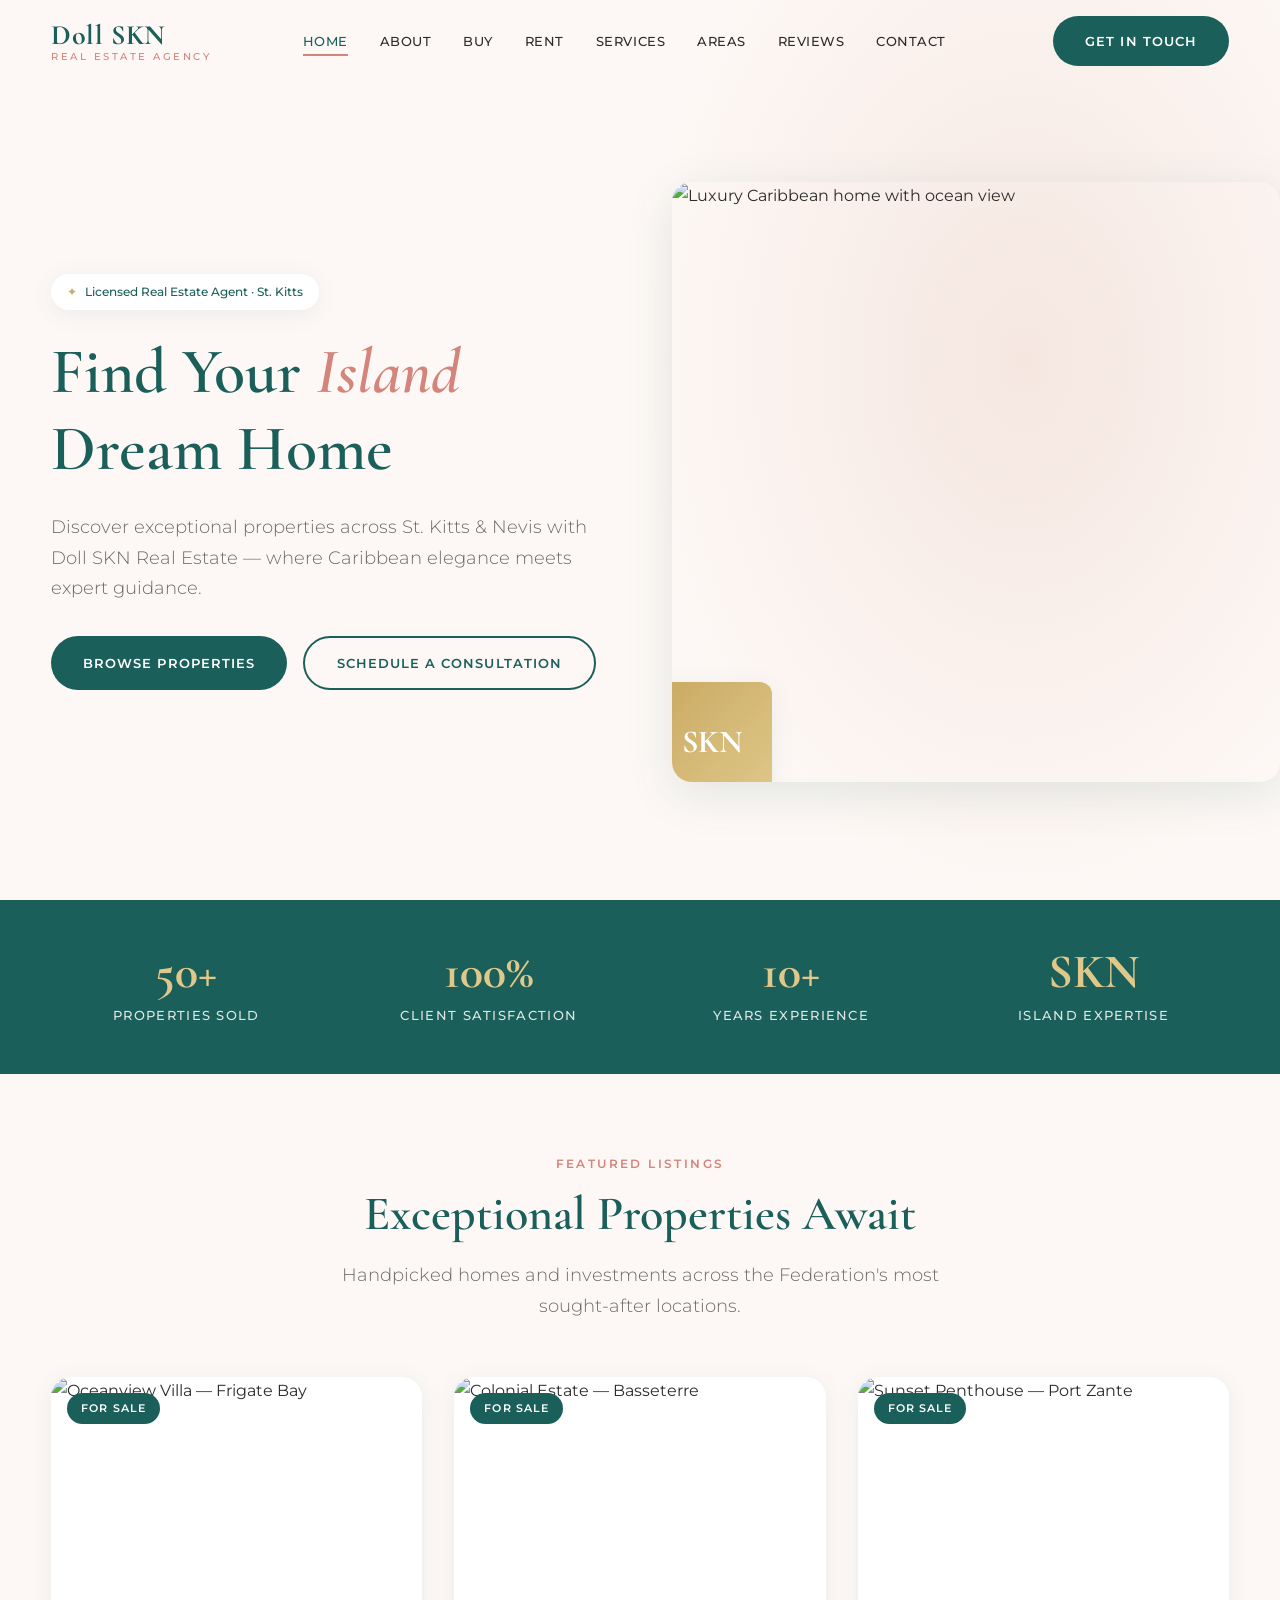
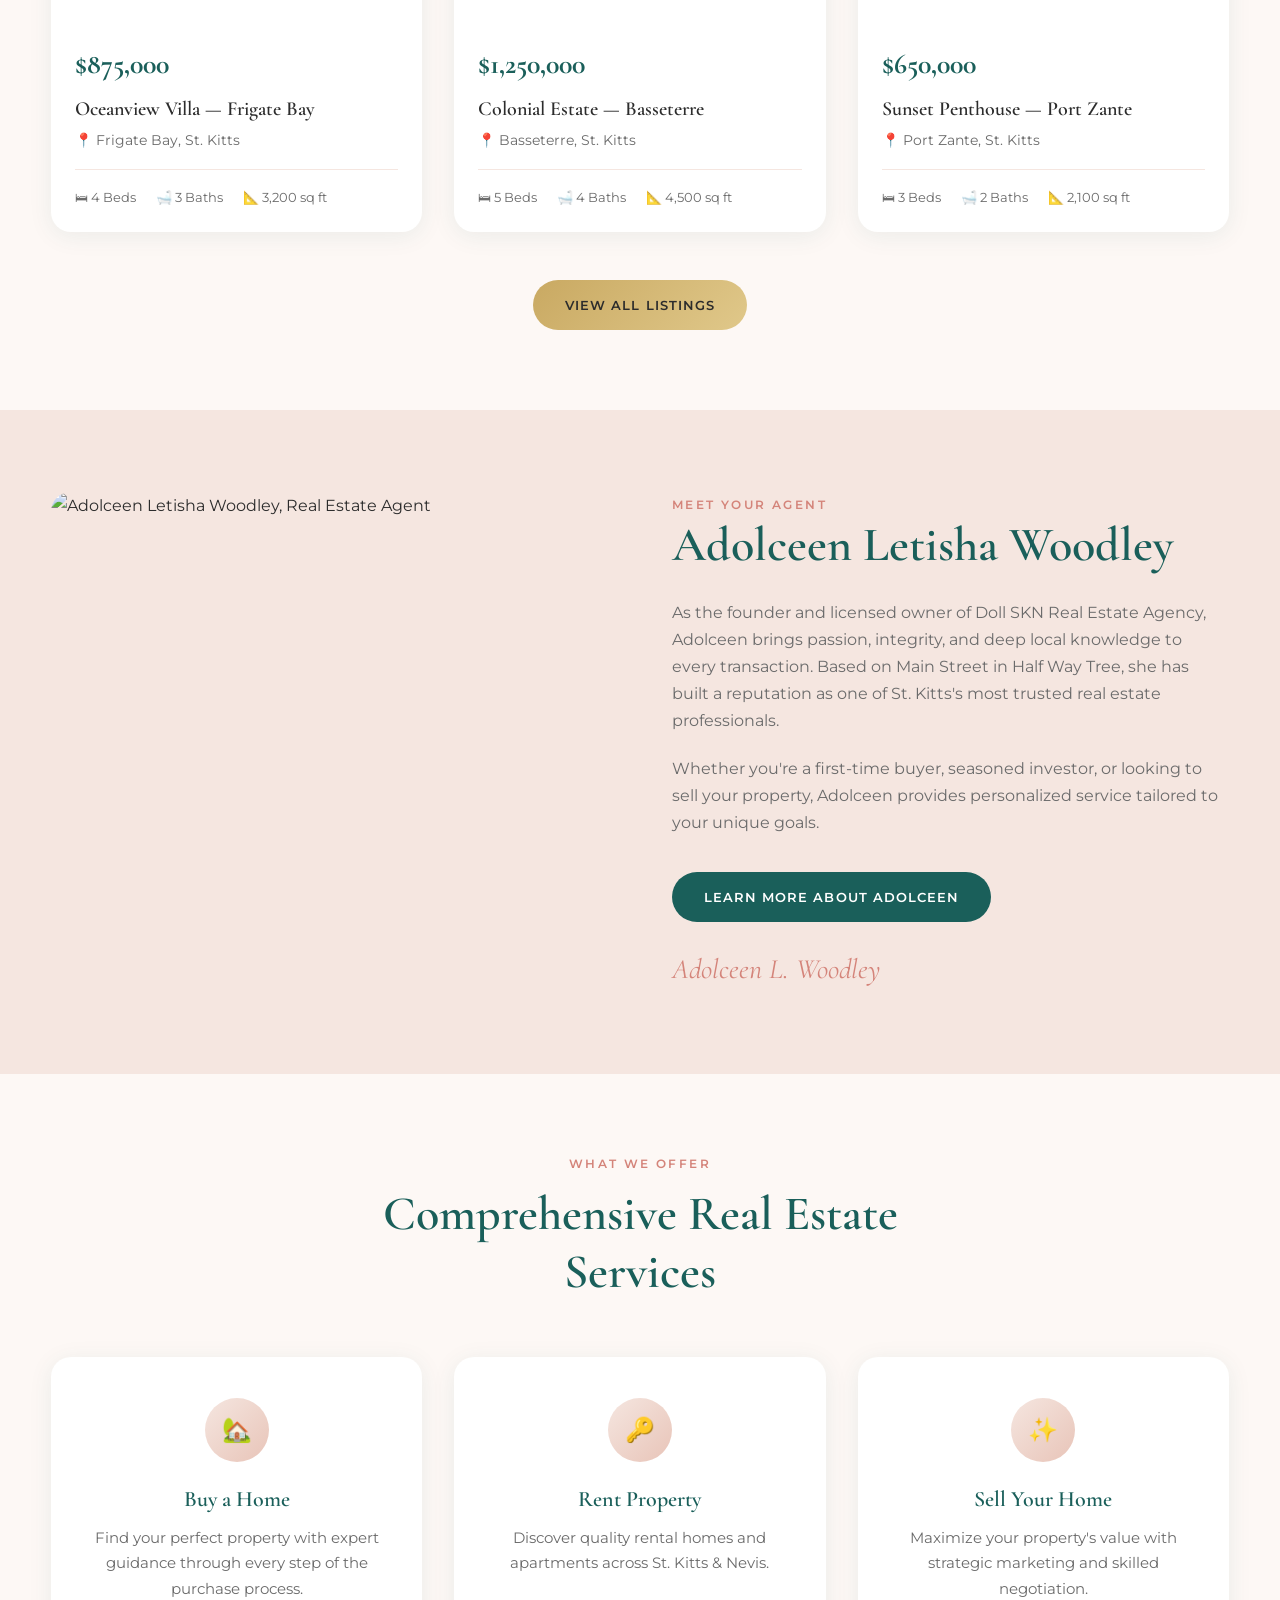
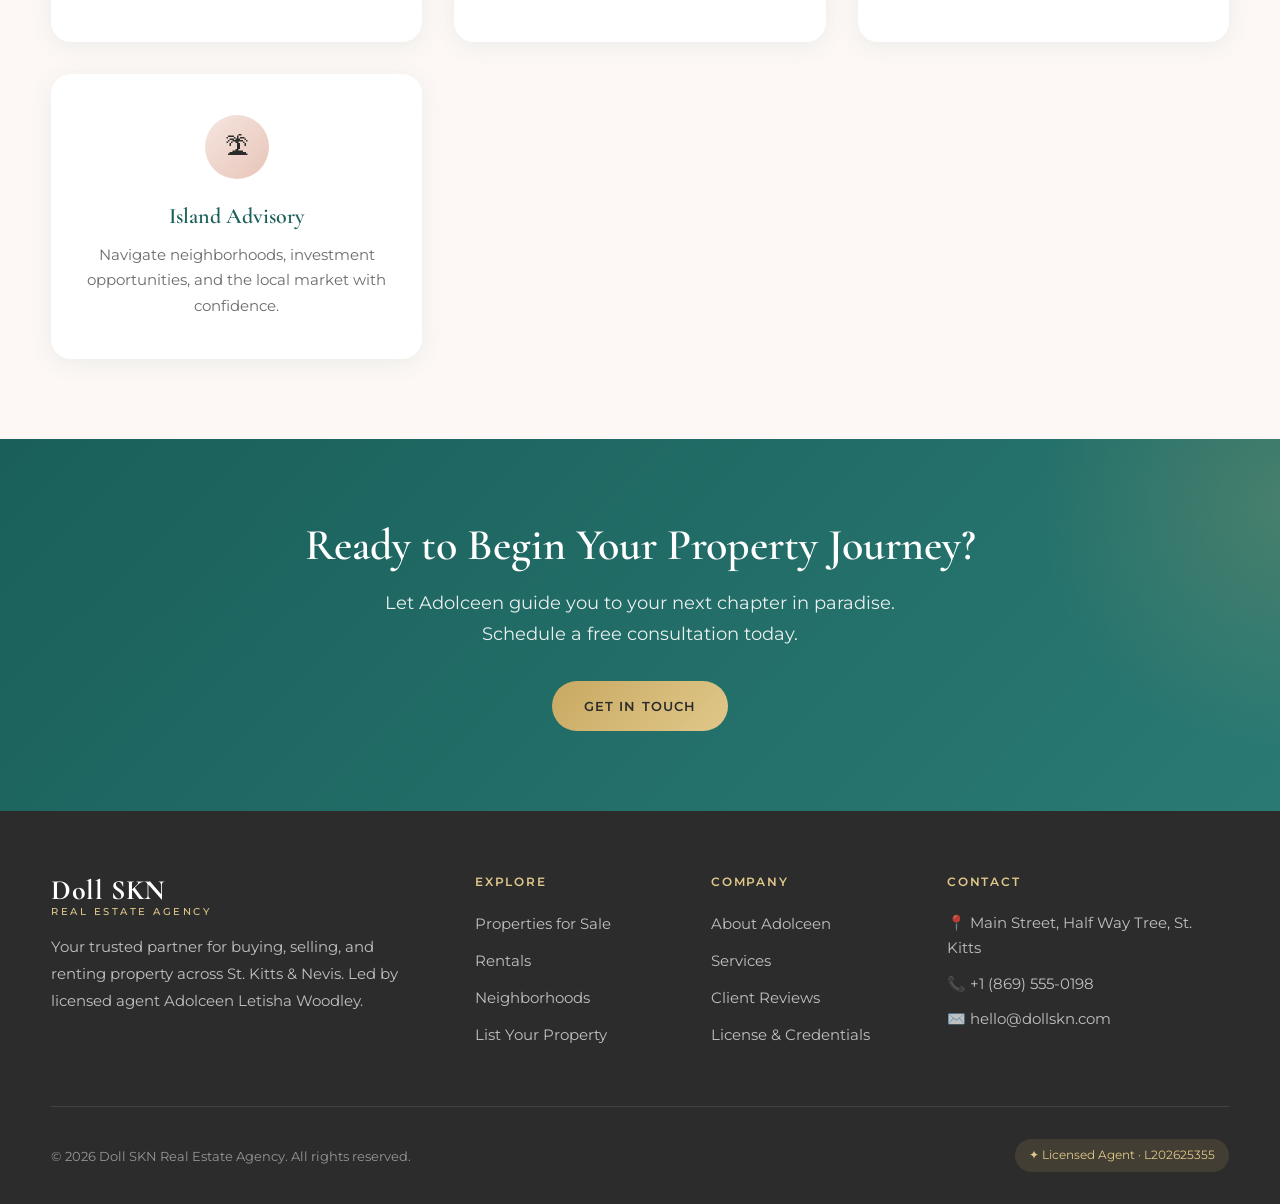
==== index.html @ a2459368 "First commit - upload doll-skn-real-estate website" ====
<!DOCTYPE html>
<html lang="en">
<head>
  <meta charset="UTF-8">
  <meta name="viewport" content="width=device-width, initial-scale=1.0">
  <meta name="description" content="Doll SKN Real Estate Agency — St. Kitts & Nevis property experts. Buy, sell, and rent with licensed agent Adolceen Letisha Woodley.">
  <title>Doll SKN Real Estate | St. Kitts & Nevis Property Experts</title>
  <link rel="stylesheet" href="css/style.css">
</head>
<body>
  <div id="header-placeholder"></div>

  <main>
    <section class="hero">
      <div class="hero-content">
        <div class="hero-badge">Licensed Real Estate Agent · St. Kitts</div>
        <h1>Find Your <em>Island</em> Dream Home</h1>
        <p class="lead">Discover exceptional properties across St. Kitts & Nevis with Doll SKN Real Estate — where Caribbean elegance meets expert guidance.</p>
        <div class="hero-actions">
          <a href="buy.html" class="btn btn-primary">Browse Properties</a>
          <a href="contact.html" class="btn btn-secondary">Schedule a Consultation</a>
        </div>
      </div>
      <div class="hero-image">
        <img src="https://images.unsplash.com/photo-1512917774080-9991f1c4c750?w=900&q=80" alt="Luxury Caribbean home with ocean view">
        <div class="hero-image-accent">SKN</div>
      </div>
    </section>

    <section class="stats-bar">
      <div class="container stats-grid">
        <div class="fade-in">
          <div class="stat-number">50+</div>
          <div class="stat-label">Properties Sold</div>
        </div>
        <div class="fade-in">
          <div class="stat-number">100%</div>
          <div class="stat-label">Client Satisfaction</div>
        </div>
        <div class="fade-in">
          <div class="stat-number">10+</div>
          <div class="stat-label">Years Experience</div>
        </div>
        <div class="fade-in">
          <div class="stat-number">SKN</div>
          <div class="stat-label">Island Expertise</div>
        </div>
      </div>
    </section>

    <section>
      <div class="container">
        <div class="section-header fade-in">
          <span class="eyebrow">Featured Listings</span>
          <h2>Exceptional Properties Await</h2>
          <p class="lead">Handpicked homes and investments across the Federation's most sought-after locations.</p>
        </div>
        <div class="property-grid" id="featured-properties"></div>
        <div style="text-align: center; margin-top: 3rem;">
          <a href="buy.html" class="btn btn-gold">View All Listings</a>
        </div>
      </div>
    </section>

    <section style="background: var(--blush);">
      <div class="container about-preview">
        <div class="about-image fade-in">
          <img src="https://images.unsplash.com/photo-1573496359142-b8d87734a5a2?w=700&q=80" alt="Adolceen Letisha Woodley, Real Estate Agent">
          <div class="about-image-frame"></div>
        </div>
        <div class="about-content fade-in">
          <span class="eyebrow">Meet Your Agent</span>
          <h2>Adolceen Letisha Woodley</h2>
          <p>As the founder and licensed owner of Doll SKN Real Estate Agency, Adolceen brings passion, integrity, and deep local knowledge to every transaction. Based on Main Street in Half Way Tree, she has built a reputation as one of St. Kitts's most trusted real estate professionals.</p>
          <p>Whether you're a first-time buyer, seasoned investor, or looking to sell your property, Adolceen provides personalized service tailored to your unique goals.</p>
          <a href="about.html" class="btn btn-primary" style="margin-top: 1rem;">Learn More About Adolceen</a>
          <div class="signature">Adolceen L. Woodley</div>
        </div>
      </div>
    </section>

    <section>
      <div class="container">
        <div class="section-header fade-in">
          <span class="eyebrow">What We Offer</span>
          <h2>Comprehensive Real Estate Services</h2>
        </div>
        <div class="services-grid">
          <div class="service-card fade-in">
            <div class="service-icon">🏡</div>
            <h3>Buy a Home</h3>
            <p>Find your perfect property with expert guidance through every step of the purchase process.</p>
          </div>
          <div class="service-card fade-in">
            <div class="service-icon">🔑</div>
            <h3>Rent Property</h3>
            <p>Discover quality rental homes and apartments across St. Kitts & Nevis.</p>
          </div>
          <div class="service-card fade-in">
            <div class="service-icon">✨</div>
            <h3>Sell Your Home</h3>
            <p>Maximize your property's value with strategic marketing and skilled negotiation.</p>
          </div>
          <div class="service-card fade-in">
            <div class="service-icon">🏝</div>
            <h3>Island Advisory</h3>
            <p>Navigate neighborhoods, investment opportunities, and the local market with confidence.</p>
          </div>
        </div>
      </div>
    </section>

    <section class="cta-banner">
      <div class="container fade-in">
        <h2>Ready to Begin Your Property Journey?</h2>
        <p>Let Adolceen guide you to your next chapter in paradise. Schedule a free consultation today.</p>
        <a href="contact.html" class="btn btn-gold">Get in Touch</a>
      </div>
    </section>
  </main>

  <div id="footer-placeholder"></div>
  <script type="module">
    import { PROPERTIES, renderPropertyCard } from './js/main.js';
    document.getElementById('featured-properties').innerHTML =
      PROPERTIES.filter(p => p.type === 'sale').slice(0, 3).map(renderPropertyCard).join('');
  </script>
  <script type="module" src="js/main.js"></script>
</body>
</html>
---- css/style.css ----
/* Doll SKN Real Estate — Design System */
@import url('https://fonts.googleapis.com/css2?family=Cormorant+Garamond:ital,wght@0,400;0,500;0,600;0,700;1,400&family=Montserrat:wght@300;400;500;600;700&display=swap');

:root {
  --blush: #F5E6E0;
  --blush-deep: #E8C4B8;
  --coral: #D4847A;
  --coral-dark: #B86A60;
  --teal: #1A5F5A;
  --teal-light: #2A7A74;
  --gold: #C9A962;
  --gold-light: #E0C88A;
  --cream: #FDF8F5;
  --charcoal: #2C2C2C;
  --gray: #6B6B6B;
  --gray-light: #A8A8A8;
  --white: #FFFFFF;
  --shadow: 0 4px 24px rgba(26, 95, 90, 0.08);
  --shadow-lg: 0 12px 48px rgba(26, 95, 90, 0.12);
  --radius: 12px;
  --radius-lg: 20px;
  --transition: 0.3s cubic-bezier(0.4, 0, 0.2, 1);
  --font-display: 'Cormorant Garamond', Georgia, serif;
  --font-body: 'Montserrat', sans-serif;
}

*, *::before, *::after { box-sizing: border-box; margin: 0; padding: 0; }

html { scroll-behavior: smooth; font-size: 16px; }

body {
  font-family: var(--font-body);
  color: var(--charcoal);
  background: var(--cream);
  line-height: 1.7;
  overflow-x: hidden;
}

img { max-width: 100%; height: auto; display: block; }
a { color: inherit; text-decoration: none; transition: color var(--transition); }
ul { list-style: none; }

.container {
  width: min(1200px, 92vw);
  margin: 0 auto;
}

/* Typography */
h1, h2, h3, h4 {
  font-family: var(--font-display);
  font-weight: 600;
  line-height: 1.2;
}

h1 { font-size: clamp(2.5rem, 5vw, 4rem); }
h2 { font-size: clamp(2rem, 4vw, 3rem); }
h3 { font-size: clamp(1.5rem, 3vw, 2rem); }

.eyebrow {
  font-family: var(--font-body);
  font-size: 0.75rem;
  font-weight: 600;
  letter-spacing: 0.2em;
  text-transform: uppercase;
  color: var(--coral);
}

.lead {
  font-size: 1.125rem;
  color: var(--gray);
  font-weight: 300;
}

/* Buttons */
.btn {
  display: inline-flex;
  align-items: center;
  gap: 0.5rem;
  padding: 0.875rem 2rem;
  font-family: var(--font-body);
  font-size: 0.8125rem;
  font-weight: 600;
  letter-spacing: 0.08em;
  text-transform: uppercase;
  border: none;
  border-radius: 50px;
  cursor: pointer;
  transition: all var(--transition);
}

.btn-primary {
  background: var(--teal);
  color: var(--white);
}
.btn-primary:hover {
  background: var(--teal-light);
  transform: translateY(-2px);
  box-shadow: var(--shadow);
}

.btn-secondary {
  background: transparent;
  color: var(--teal);
  border: 2px solid var(--teal);
}
.btn-secondary:hover {
  background: var(--teal);
  color: var(--white);
}

.btn-gold {
  background: linear-gradient(135deg, var(--gold), var(--gold-light));
  color: var(--charcoal);
}
.btn-gold:hover {
  transform: translateY(-2px);
  box-shadow: var(--shadow);
}

/* Header */
.site-header {
  position: fixed;
  top: 0;
  left: 0;
  right: 0;
  z-index: 1000;
  padding: 1rem 0;
  transition: all var(--transition);
}

.site-header.scrolled {
  background: rgba(253, 248, 245, 0.95);
  backdrop-filter: blur(12px);
  box-shadow: var(--shadow);
  padding: 0.75rem 0;
}

.header-inner {
  display: flex;
  align-items: center;
  justify-content: space-between;
  gap: 2rem;
}

.logo {
  display: flex;
  flex-direction: column;
  line-height: 1.1;
}

.logo-main {
  font-family: var(--font-display);
  font-size: 1.75rem;
  font-weight: 700;
  color: var(--teal);
  letter-spacing: 0.02em;
}

.logo-sub {
  font-size: 0.625rem;
  font-weight: 500;
  letter-spacing: 0.25em;
  text-transform: uppercase;
  color: var(--coral);
}

.nav-desktop {
  display: flex;
  align-items: center;
  gap: 2rem;
}

.nav-desktop a {
  font-size: 0.8125rem;
  font-weight: 500;
  letter-spacing: 0.04em;
  text-transform: uppercase;
  color: var(--charcoal);
  position: relative;
}

.nav-desktop a::after {
  content: '';
  position: absolute;
  bottom: -4px;
  left: 0;
  width: 0;
  height: 2px;
  background: var(--coral);
  transition: width var(--transition);
}

.nav-desktop a:hover::after,
.nav-desktop a.active::after { width: 100%; }

.nav-desktop a.active { color: var(--teal); }

.nav-cta { margin-left: 1rem; }

.menu-toggle {
  display: none;
  flex-direction: column;
  gap: 5px;
  background: none;
  border: none;
  cursor: pointer;
  padding: 0.5rem;
}

.menu-toggle span {
  display: block;
  width: 24px;
  height: 2px;
  background: var(--teal);
  transition: all var(--transition);
}

.nav-mobile {
  display: none;
  position: fixed;
  inset: 0;
  background: var(--cream);
  z-index: 999;
  flex-direction: column;
  align-items: center;
  justify-content: center;
  gap: 2rem;
  opacity: 0;
  pointer-events: none;
  transition: opacity var(--transition);
}

.nav-mobile.open {
  opacity: 1;
  pointer-events: all;
}

.nav-mobile a {
  font-family: var(--font-display);
  font-size: 2rem;
  color: var(--teal);
}

/* Hero */
.hero {
  min-height: 100vh;
  display: grid;
  grid-template-columns: 1fr 1fr;
  align-items: center;
  gap: 4rem;
  padding: 8rem 0 4rem;
  position: relative;
  overflow: hidden;
}

.hero::before {
  content: '';
  position: absolute;
  top: -20%;
  right: -10%;
  width: 60%;
  height: 120%;
  background: radial-gradient(ellipse, var(--blush) 0%, transparent 70%);
  z-index: -1;
}

.hero-content { padding-left: 4vw; }

.hero-badge {
  display: inline-flex;
  align-items: center;
  gap: 0.5rem;
  padding: 0.5rem 1rem;
  background: var(--white);
  border-radius: 50px;
  font-size: 0.75rem;
  font-weight: 500;
  color: var(--teal);
  box-shadow: var(--shadow);
  margin-bottom: 1.5rem;
}

.hero-badge::before {
  content: '✦';
  color: var(--gold);
}

.hero h1 { margin-bottom: 1.5rem; color: var(--teal); }

.hero h1 em {
  font-style: italic;
  color: var(--coral);
}

.hero-actions {
  display: flex;
  gap: 1rem;
  margin-top: 2rem;
  flex-wrap: wrap;
}

.hero-image {
  position: relative;
  border-radius: var(--radius-lg);
  overflow: hidden;
  box-shadow: var(--shadow-lg);
}

.hero-image img {
  width: 100%;
  height: 600px;
  object-fit: cover;
}

.hero-image-accent {
  position: absolute;
  bottom: -20px;
  left: -20px;
  width: 120px;
  height: 120px;
  background: linear-gradient(135deg, var(--gold), var(--gold-light));
  border-radius: var(--radius);
  display: flex;
  align-items: center;
  justify-content: center;
  font-family: var(--font-display);
  font-size: 2rem;
  font-weight: 700;
  color: var(--white);
  box-shadow: var(--shadow);
}

/* Page Hero (inner pages) */
.page-hero {
  padding: 10rem 0 4rem;
  text-align: center;
  background: linear-gradient(180deg, var(--blush) 0%, var(--cream) 100%);
  position: relative;
}

.page-hero::after {
  content: '';
  position: absolute;
  bottom: 0;
  left: 50%;
  transform: translateX(-50%);
  width: 60px;
  height: 3px;
  background: linear-gradient(90deg, var(--coral), var(--gold));
}

.page-hero h1 { color: var(--teal); margin-bottom: 1rem; }

/* Sections */
section { padding: 5rem 0; }

.section-header {
  text-align: center;
  max-width: 640px;
  margin: 0 auto 3.5rem;
}

.section-header .eyebrow { margin-bottom: 0.75rem; display: block; }
.section-header h2 { color: var(--teal); margin-bottom: 1rem; }

/* Property Cards */
.property-grid {
  display: grid;
  grid-template-columns: repeat(auto-fill, minmax(340px, 1fr));
  gap: 2rem;
}

.property-card {
  background: var(--white);
  border-radius: var(--radius-lg);
  overflow: hidden;
  box-shadow: var(--shadow);
  transition: all var(--transition);
}

.property-card:hover {
  transform: translateY(-8px);
  box-shadow: var(--shadow-lg);
}

.property-card-image {
  position: relative;
  height: 240px;
  overflow: hidden;
}

.property-card-image img {
  width: 100%;
  height: 100%;
  object-fit: cover;
  transition: transform 0.6s ease;
}

.property-card:hover .property-card-image img {
  transform: scale(1.08);
}

.property-badge {
  position: absolute;
  top: 1rem;
  left: 1rem;
  padding: 0.375rem 0.875rem;
  background: var(--teal);
  color: var(--white);
  font-size: 0.6875rem;
  font-weight: 600;
  letter-spacing: 0.1em;
  text-transform: uppercase;
  border-radius: 50px;
}

.property-badge.rent { background: var(--coral); }

.property-card-body { padding: 1.5rem; }

.property-price {
  font-family: var(--font-display);
  font-size: 1.75rem;
  font-weight: 700;
  color: var(--teal);
  margin-bottom: 0.5rem;
}

.property-title {
  font-family: var(--font-display);
  font-size: 1.25rem;
  color: var(--charcoal);
  margin-bottom: 0.5rem;
}

.property-location {
  font-size: 0.875rem;
  color: var(--gray);
  display: flex;
  align-items: center;
  gap: 0.375rem;
  margin-bottom: 1rem;
}

.property-features {
  display: flex;
  gap: 1.25rem;
  padding-top: 1rem;
  border-top: 1px solid var(--blush);
  font-size: 0.8125rem;
  color: var(--gray);
}

.property-features span {
  display: flex;
  align-items: center;
  gap: 0.375rem;
}

/* Stats */
.stats-bar {
  background: var(--teal);
  padding: 3rem 0;
  color: var(--white);
}

.stats-grid {
  display: grid;
  grid-template-columns: repeat(4, 1fr);
  gap: 2rem;
  text-align: center;
}

.stat-number {
  font-family: var(--font-display);
  font-size: 3rem;
  font-weight: 700;
  color: var(--gold-light);
  line-height: 1;
}

.stat-label {
  font-size: 0.8125rem;
  font-weight: 500;
  letter-spacing: 0.1em;
  text-transform: uppercase;
  opacity: 0.85;
  margin-top: 0.5rem;
}

/* About Preview */
.about-preview {
  display: grid;
  grid-template-columns: 1fr 1fr;
  gap: 4rem;
  align-items: center;
}

.about-image {
  position: relative;
  border-radius: var(--radius-lg);
  overflow: hidden;
}

.about-image img {
  width: 100%;
  height: 500px;
  object-fit: cover;
}

.about-image-frame {
  position: absolute;
  inset: -15px;
  border: 2px solid var(--gold);
  border-radius: var(--radius-lg);
  z-index: -1;
}

.about-content h2 { color: var(--teal); margin-bottom: 1.5rem; }
.about-content p { margin-bottom: 1.25rem; color: var(--gray); }

.signature {
  font-family: var(--font-display);
  font-size: 1.75rem;
  font-style: italic;
  color: var(--coral);
  margin-top: 1.5rem;
}

/* Services Grid */
.services-grid {
  display: grid;
  grid-template-columns: repeat(auto-fill, minmax(280px, 1fr));
  gap: 2rem;
}

.service-card {
  background: var(--white);
  padding: 2.5rem 2rem;
  border-radius: var(--radius-lg);
  text-align: center;
  box-shadow: var(--shadow);
  transition: all var(--transition);
  border: 1px solid transparent;
}

.service-card:hover {
  border-color: var(--blush-deep);
  transform: translateY(-4px);
}

.service-icon {
  width: 64px;
  height: 64px;
  margin: 0 auto 1.5rem;
  background: linear-gradient(135deg, var(--blush), var(--blush-deep));
  border-radius: 50%;
  display: flex;
  align-items: center;
  justify-content: center;
  font-size: 1.5rem;
}

.service-card h3 {
  font-size: 1.375rem;
  color: var(--teal);
  margin-bottom: 0.75rem;
}

.service-card p {
  font-size: 0.9375rem;
  color: var(--gray);
}

/* Testimonials */
.testimonial-grid {
  display: grid;
  grid-template-columns: repeat(auto-fill, minmax(340px, 1fr));
  gap: 2rem;
}

.testimonial-card {
  background: var(--white);
  padding: 2.5rem;
  border-radius: var(--radius-lg);
  box-shadow: var(--shadow);
  position: relative;
}

.testimonial-card::before {
  content: '"';
  font-family: var(--font-display);
  font-size: 5rem;
  color: var(--blush-deep);
  position: absolute;
  top: 0.5rem;
  left: 1.5rem;
  line-height: 1;
}

.testimonial-text {
  font-size: 1rem;
  color: var(--gray);
  font-style: italic;
  margin-bottom: 1.5rem;
  position: relative;
  z-index: 1;
}

.testimonial-author {
  display: flex;
  align-items: center;
  gap: 1rem;
}

.testimonial-avatar {
  width: 48px;
  height: 48px;
  border-radius: 50%;
  background: var(--blush);
  display: flex;
  align-items: center;
  justify-content: center;
  font-family: var(--font-display);
  font-size: 1.25rem;
  font-weight: 600;
  color: var(--teal);
}

.testimonial-name {
  font-weight: 600;
  color: var(--charcoal);
}

.testimonial-role {
  font-size: 0.8125rem;
  color: var(--gray-light);
}

.stars {
  color: var(--gold);
  font-size: 0.875rem;
  margin-bottom: 1rem;
}

/* CTA Banner */
.cta-banner {
  background: linear-gradient(135deg, var(--teal) 0%, var(--teal-light) 100%);
  padding: 5rem 0;
  text-align: center;
  color: var(--white);
  position: relative;
  overflow: hidden;
}

.cta-banner::before {
  content: '';
  position: absolute;
  top: -50%;
  right: -20%;
  width: 500px;
  height: 500px;
  background: radial-gradient(circle, rgba(201, 169, 98, 0.2) 0%, transparent 70%);
}

.cta-banner h2 {
  font-size: clamp(2rem, 4vw, 2.75rem);
  margin-bottom: 1rem;
}

.cta-banner p {
  font-size: 1.125rem;
  opacity: 0.9;
  max-width: 560px;
  margin: 0 auto 2rem;
}

/* Footer */
.site-footer {
  background: var(--charcoal);
  color: var(--white);
  padding: 4rem 0 2rem;
}

.footer-grid {
  display: grid;
  grid-template-columns: 2fr 1fr 1fr 1.5fr;
  gap: 3rem;
  margin-bottom: 3rem;
}

.footer-brand .logo-main { color: var(--white); }
.footer-brand .logo-sub { color: var(--gold-light); }

.footer-brand p {
  margin-top: 1rem;
  font-size: 0.9375rem;
  color: rgba(255,255,255,0.7);
  line-height: 1.8;
}

.footer-col h4 {
  font-family: var(--font-body);
  font-size: 0.75rem;
  font-weight: 600;
  letter-spacing: 0.15em;
  text-transform: uppercase;
  color: var(--gold-light);
  margin-bottom: 1.25rem;
}

.footer-col ul li { margin-bottom: 0.625rem; }

.footer-col a {
  font-size: 0.9375rem;
  color: rgba(255,255,255,0.7);
  transition: color var(--transition);
}

.footer-col a:hover { color: var(--white); }

.footer-contact li {
  display: flex;
  align-items: flex-start;
  gap: 0.75rem;
  font-size: 0.9375rem;
  color: rgba(255,255,255,0.7);
  margin-bottom: 0.875rem;
}

.footer-bottom {
  padding-top: 2rem;
  border-top: 1px solid rgba(255,255,255,0.1);
  display: flex;
  justify-content: space-between;
  align-items: center;
  flex-wrap: wrap;
  gap: 1rem;
  font-size: 0.8125rem;
  color: rgba(255,255,255,0.5);
}

.license-badge {
  display: inline-flex;
  align-items: center;
  gap: 0.5rem;
  padding: 0.375rem 0.875rem;
  background: rgba(201, 169, 98, 0.15);
  border-radius: 50px;
  color: var(--gold-light);
  font-size: 0.75rem;
}

/* Forms */
.form-group { margin-bottom: 1.5rem; }

.form-group label {
  display: block;
  font-size: 0.8125rem;
  font-weight: 600;
  letter-spacing: 0.05em;
  text-transform: uppercase;
  color: var(--teal);
  margin-bottom: 0.5rem;
}

.form-group input,
.form-group select,
.form-group textarea {
  width: 100%;
  padding: 0.875rem 1.25rem;
  font-family: var(--font-body);
  font-size: 1rem;
  border: 2px solid var(--blush);
  border-radius: var(--radius);
  background: var(--white);
  transition: border-color var(--transition);
}

.form-group input:focus,
.form-group select:focus,
.form-group textarea:focus {
  outline: none;
  border-color: var(--teal);
}

.form-row {
  display: grid;
  grid-template-columns: 1fr 1fr;
  gap: 1.5rem;
}

.contact-grid {
  display: grid;
  grid-template-columns: 1fr 1.2fr;
  gap: 4rem;
  align-items: start;
}

.contact-info-card {
  background: var(--white);
  padding: 2rem;
  border-radius: var(--radius-lg);
  box-shadow: var(--shadow);
  margin-bottom: 1.5rem;
}

.contact-info-card h3 {
  font-size: 1.125rem;
  color: var(--teal);
  margin-bottom: 0.75rem;
}

/* License Page */
.license-card {
  max-width: 720px;
  margin: 0 auto;
  background: var(--white);
  border: 3px double var(--gold);
  border-radius: var(--radius-lg);
  padding: 3rem;
  box-shadow: var(--shadow-lg);
  text-align: center;
}

.license-seal {
  width: 80px;
  height: 80px;
  margin: 0 auto 1.5rem;
  background: linear-gradient(135deg, var(--teal), var(--teal-light));
  border-radius: 50%;
  display: flex;
  align-items: center;
  justify-content: center;
  color: var(--gold-light);
  font-size: 2rem;
  border: 3px solid var(--gold);
}

.license-card h2 {
  font-size: 1.25rem;
  letter-spacing: 0.1em;
  text-transform: uppercase;
  color: var(--teal);
  margin-bottom: 0.5rem;
}

.license-card .license-name {
  font-family: var(--font-display);
  font-size: 2rem;
  color: var(--charcoal);
  margin: 1.5rem 0 0.5rem;
}

.license-card .license-business {
  font-family: var(--font-display);
  font-size: 1.5rem;
  color: var(--coral);
  margin-bottom: 1rem;
}

.license-details {
  text-align: left;
  margin-top: 2rem;
  padding-top: 2rem;
  border-top: 1px solid var(--blush);
}

.license-details dt {
  font-size: 0.75rem;
  font-weight: 600;
  letter-spacing: 0.1em;
  text-transform: uppercase;
  color: var(--gray-light);
  margin-top: 1rem;
}

.license-details dd {
  font-size: 1rem;
  color: var(--charcoal);
}

/* Property Detail */
.property-detail-hero {
  height: 60vh;
  min-height: 400px;
  position: relative;
}

.property-detail-hero img {
  width: 100%;
  height: 100%;
  object-fit: cover;
}

.property-detail-overlay {
  position: absolute;
  bottom: 0;
  left: 0;
  right: 0;
  padding: 3rem 0;
  background: linear-gradient(transparent, rgba(26, 95, 90, 0.85));
  color: var(--white);
}

.property-detail-grid {
  display: grid;
  grid-template-columns: 2fr 1fr;
  gap: 3rem;
  margin-top: -3rem;
  position: relative;
  z-index: 1;
}

.property-detail-main {
  background: var(--white);
  padding: 2.5rem;
  border-radius: var(--radius-lg);
  box-shadow: var(--shadow-lg);
}

.property-detail-sidebar {
  background: var(--white);
  padding: 2rem;
  border-radius: var(--radius-lg);
  box-shadow: var(--shadow);
  position: sticky;
  top: 100px;
}

.feature-list {
  display: grid;
  grid-template-columns: repeat(2, 1fr);
  gap: 1rem;
  margin: 2rem 0;
}

.feature-item {
  display: flex;
  align-items: center;
  gap: 0.75rem;
  padding: 1rem;
  background: var(--cream);
  border-radius: var(--radius);
  font-size: 0.9375rem;
}

/* Neighborhood Cards */
.neighborhood-grid {
  display: grid;
  grid-template-columns: repeat(auto-fill, minmax(360px, 1fr));
  gap: 2rem;
}

.neighborhood-card {
  border-radius: var(--radius-lg);
  overflow: hidden;
  box-shadow: var(--shadow);
  background: var(--white);
}

.neighborhood-card img {
  width: 100%;
  height: 220px;
  object-fit: cover;
}

.neighborhood-card-body {
  padding: 1.75rem;
}

.neighborhood-card h3 {
  font-size: 1.5rem;
  color: var(--teal);
  margin-bottom: 0.75rem;
}

.neighborhood-card p {
  font-size: 0.9375rem;
  color: var(--gray);
}

.neighborhood-tags {
  display: flex;
  flex-wrap: wrap;
  gap: 0.5rem;
  margin-top: 1rem;
}

.neighborhood-tags span {
  padding: 0.25rem 0.75rem;
  background: var(--blush);
  border-radius: 50px;
  font-size: 0.75rem;
  color: var(--teal);
}

/* Process Steps */
.process-steps {
  display: grid;
  grid-template-columns: repeat(4, 1fr);
  gap: 2rem;
  counter-reset: step;
}

.process-step {
  text-align: center;
  position: relative;
}

.process-step::before {
  counter-increment: step;
  content: counter(step);
  display: flex;
  align-items: center;
  justify-content: center;
  width: 56px;
  height: 56px;
  margin: 0 auto 1.25rem;
  background: linear-gradient(135deg, var(--coral), var(--coral-dark));
  color: var(--white);
  font-family: var(--font-display);
  font-size: 1.5rem;
  font-weight: 700;
  border-radius: 50%;
}

.process-step h3 {
  font-size: 1.125rem;
  color: var(--teal);
  margin-bottom: 0.5rem;
}

.process-step p {
  font-size: 0.875rem;
  color: var(--gray);
}

/* Filters */
.filter-bar {
  display: flex;
  gap: 1rem;
  flex-wrap: wrap;
  margin-bottom: 2.5rem;
  padding: 1.5rem;
  background: var(--white);
  border-radius: var(--radius-lg);
  box-shadow: var(--shadow);
}

.filter-bar select {
  padding: 0.625rem 1.25rem;
  border: 2px solid var(--blush);
  border-radius: 50px;
  font-family: var(--font-body);
  font-size: 0.875rem;
  background: var(--cream);
  cursor: pointer;
}

/* Animations */
.fade-in {
  opacity: 0;
  transform: translateY(24px);
  transition: opacity 0.6s ease, transform 0.6s ease;
}

.fade-in.visible {
  opacity: 1;
  transform: translateY(0);
}

/* Responsive */
@media (max-width: 1024px) {
  .hero { grid-template-columns: 1fr; text-align: center; padding-top: 7rem; }
  .hero-content { padding-left: 0; }
  .hero-image { max-width: 600px; margin: 0 auto; }
  .hero-actions { justify-content: center; }
  .about-preview { grid-template-columns: 1fr; }
  .footer-grid { grid-template-columns: 1fr 1fr; }
  .stats-grid { grid-template-columns: repeat(2, 1fr); }
  .process-steps { grid-template-columns: repeat(2, 1fr); }
  .property-detail-grid { grid-template-columns: 1fr; }
  .contact-grid { grid-template-columns: 1fr; }
}

@media (max-width: 768px) {
  .nav-desktop, .nav-cta { display: none; }
  .menu-toggle { display: flex; }
  .nav-mobile { display: flex; }
  .stats-grid { grid-template-columns: 1fr 1fr; }
  .form-row { grid-template-columns: 1fr; }
  .footer-grid { grid-template-columns: 1fr; }
  .process-steps { grid-template-columns: 1fr; }
}
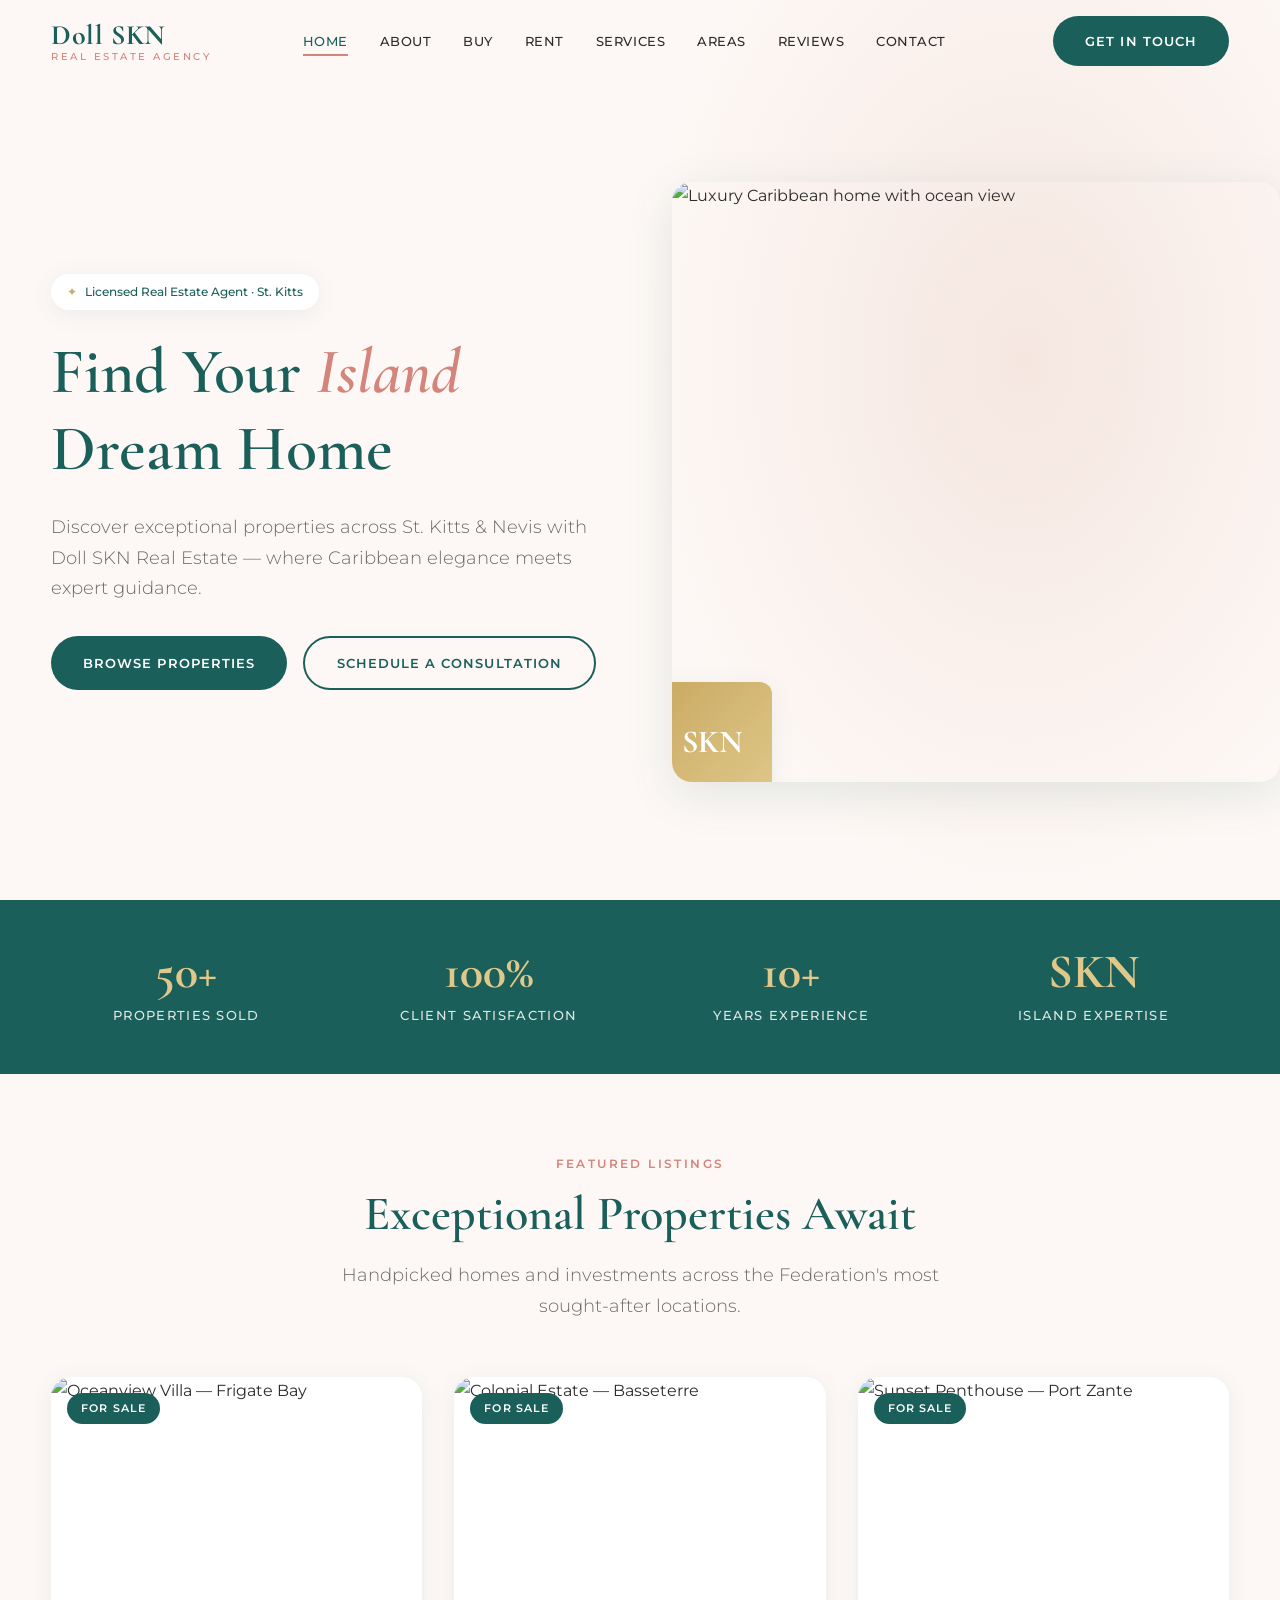
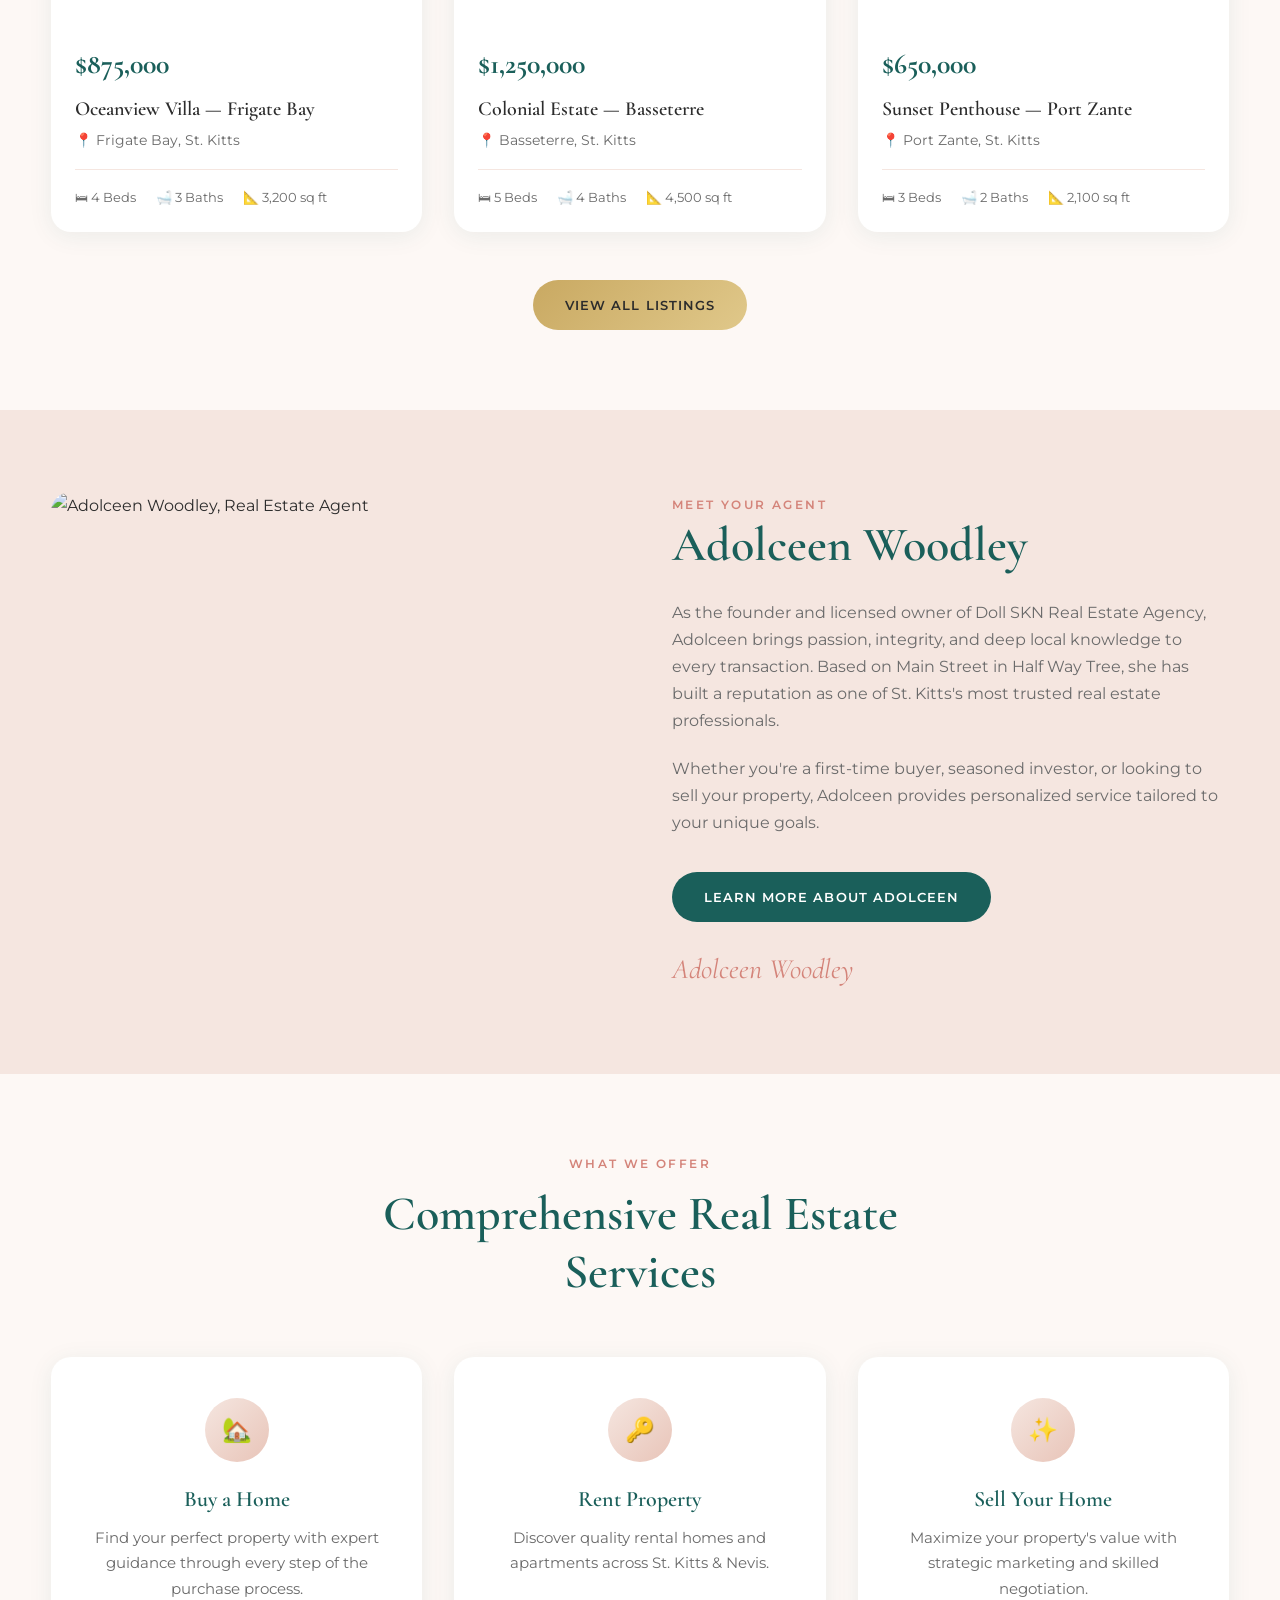
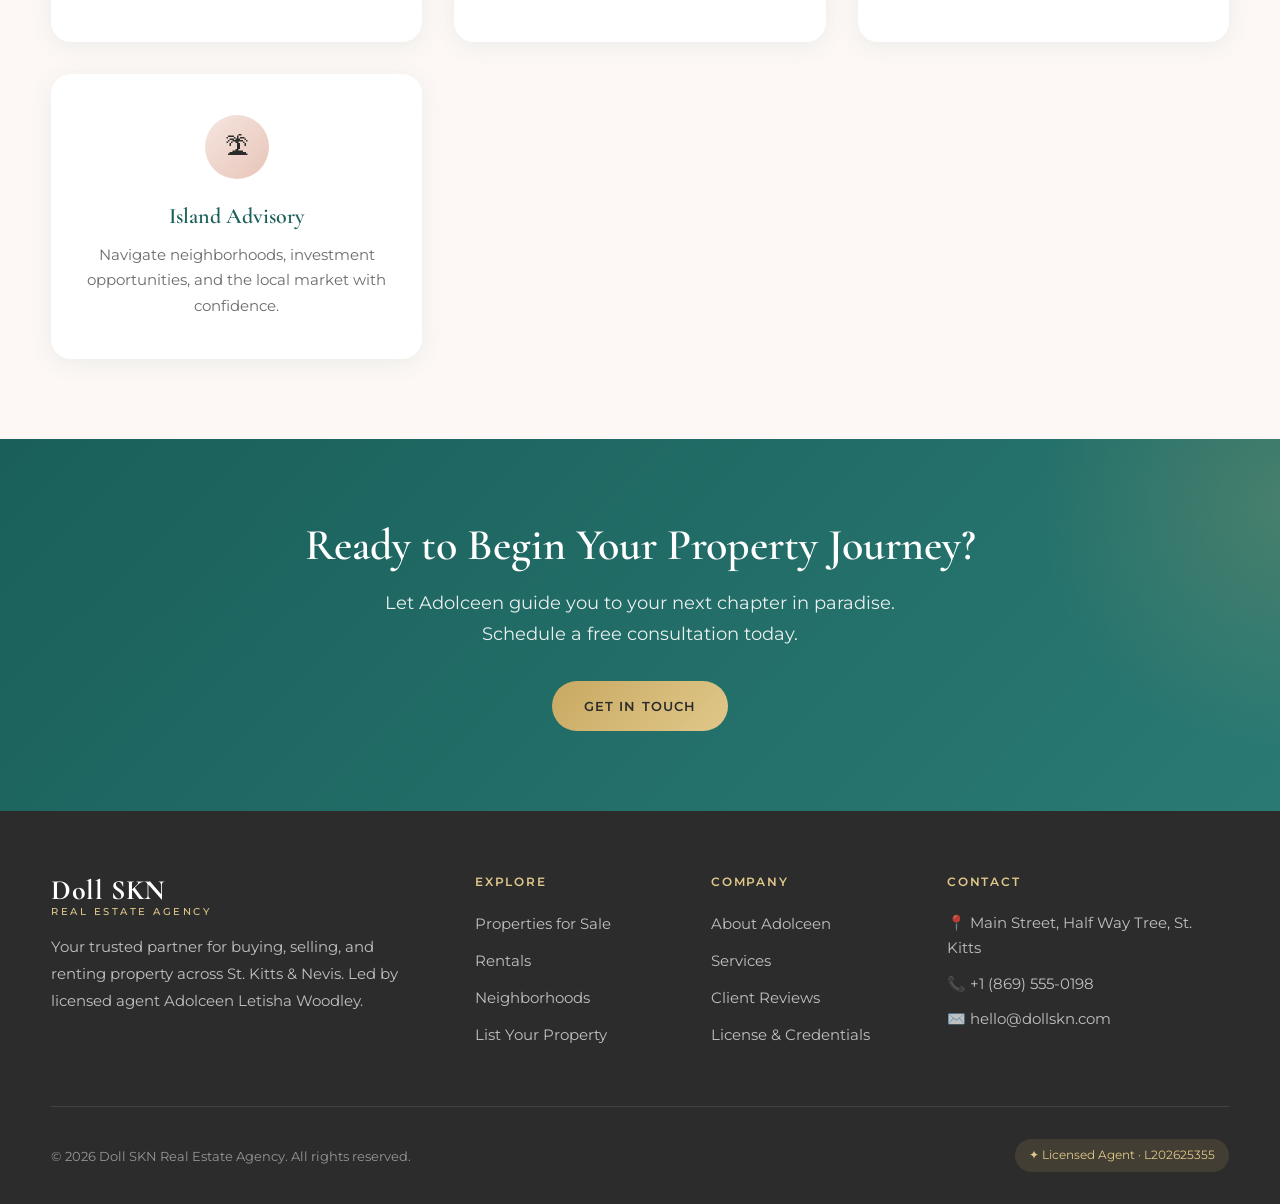
==== commit 7aa77b95: "Update images and agent name in index.html" ====
--- a/index.html
+++ b/index.html
@@ -65,16 +65,16 @@
     <section style="background: var(--blush);">
       <div class="container about-preview">
         <div class="about-image fade-in">
-          <img src="https://images.unsplash.com/photo-1573496359142-b8d87734a5a2?w=700&q=80" alt="Adolceen Letisha Woodley, Real Estate Agent">
+          <img src="images/WhatsApp Image 2026-09-24 at 07.35.42.jpeg" alt="Adolceen Woodley, Real Estate Agent">
           <div class="about-image-frame"></div>
         </div>
         <div class="about-content fade-in">
           <span class="eyebrow">Meet Your Agent</span>
-          <h2>Adolceen Letisha Woodley</h2>
+          <h2>Adolceen Woodley</h2>
           <p>As the founder and licensed owner of Doll SKN Real Estate Agency, Adolceen brings passion, integrity, and deep local knowledge to every transaction. Based on Main Street in Half Way Tree, she has built a reputation as one of St. Kitts's most trusted real estate professionals.</p>
           <p>Whether you're a first-time buyer, seasoned investor, or looking to sell your property, Adolceen provides personalized service tailored to your unique goals.</p>
           <a href="about.html" class="btn btn-primary" style="margin-top: 1rem;">Learn More About Adolceen</a>
-          <div class="signature">Adolceen L. Woodley</div>
+          <div class="signature">Adolceen Woodley</div>
         </div>
       </div>
     </section>
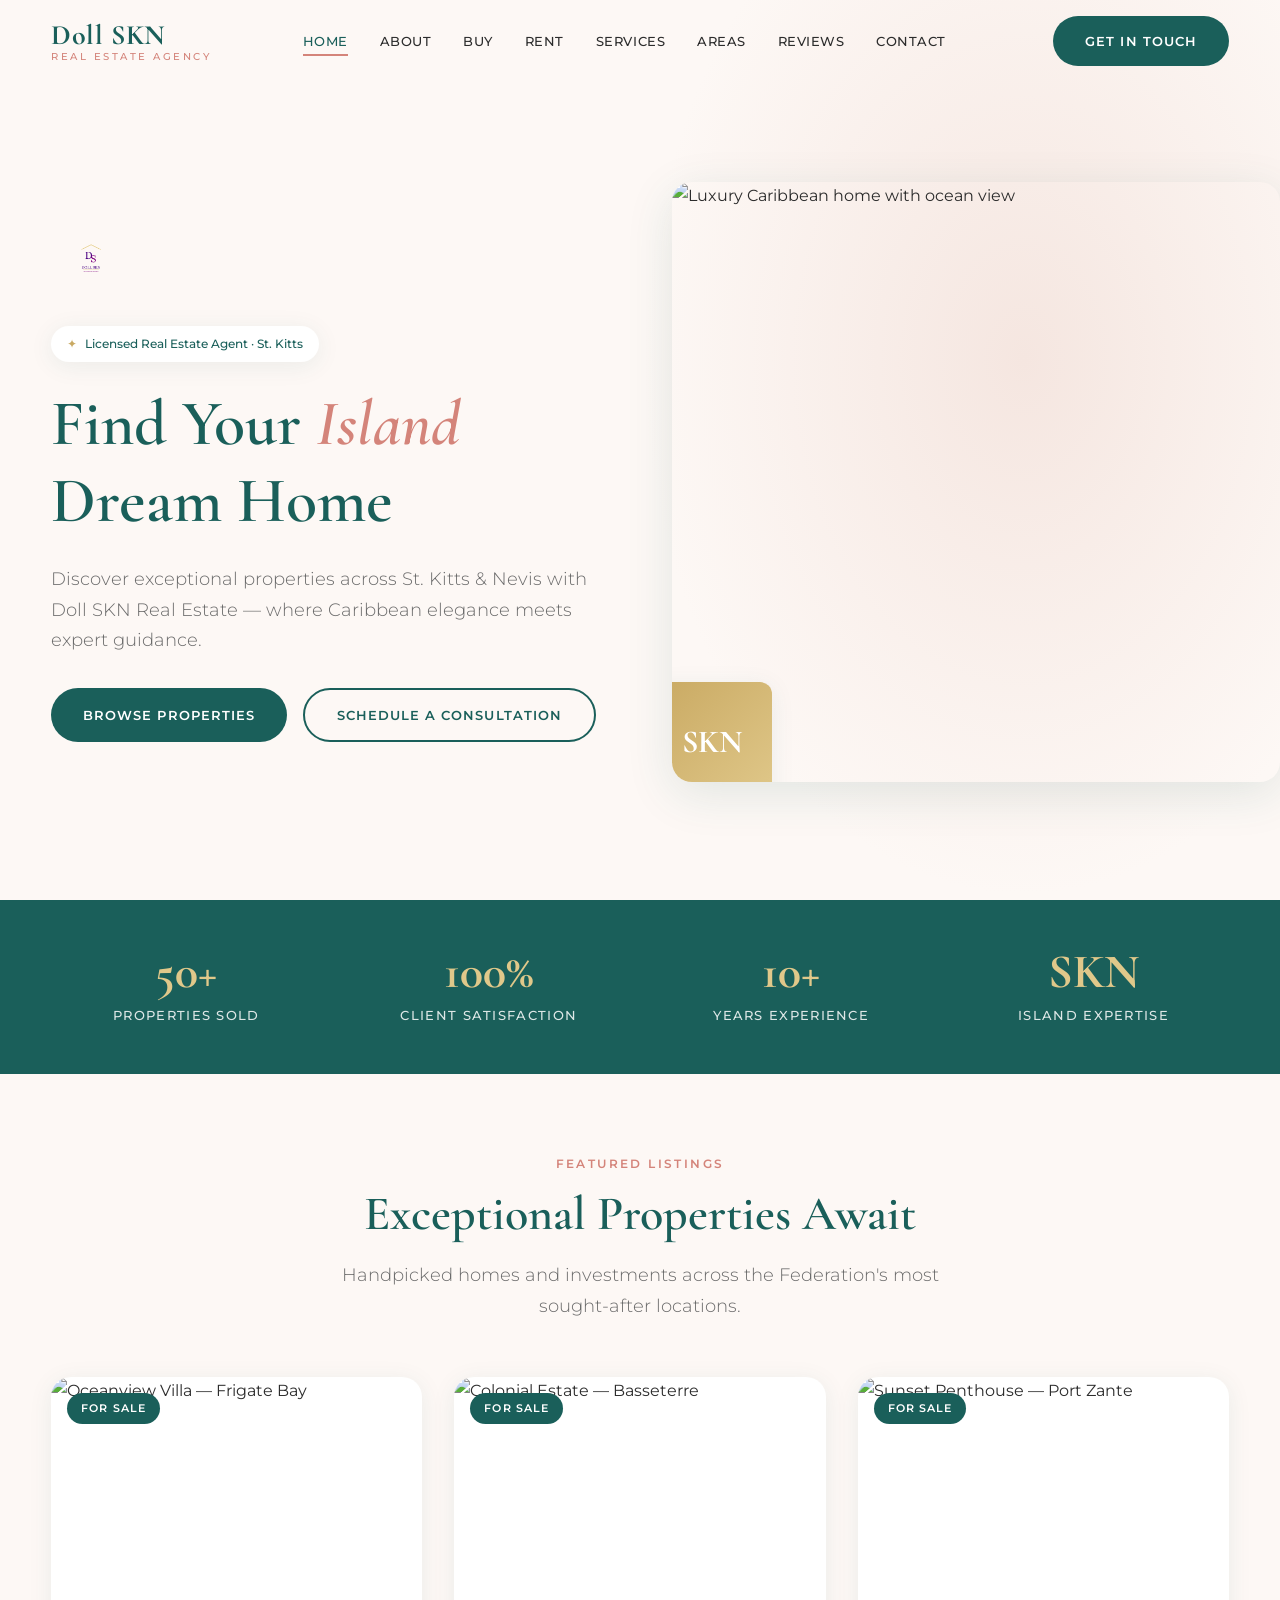
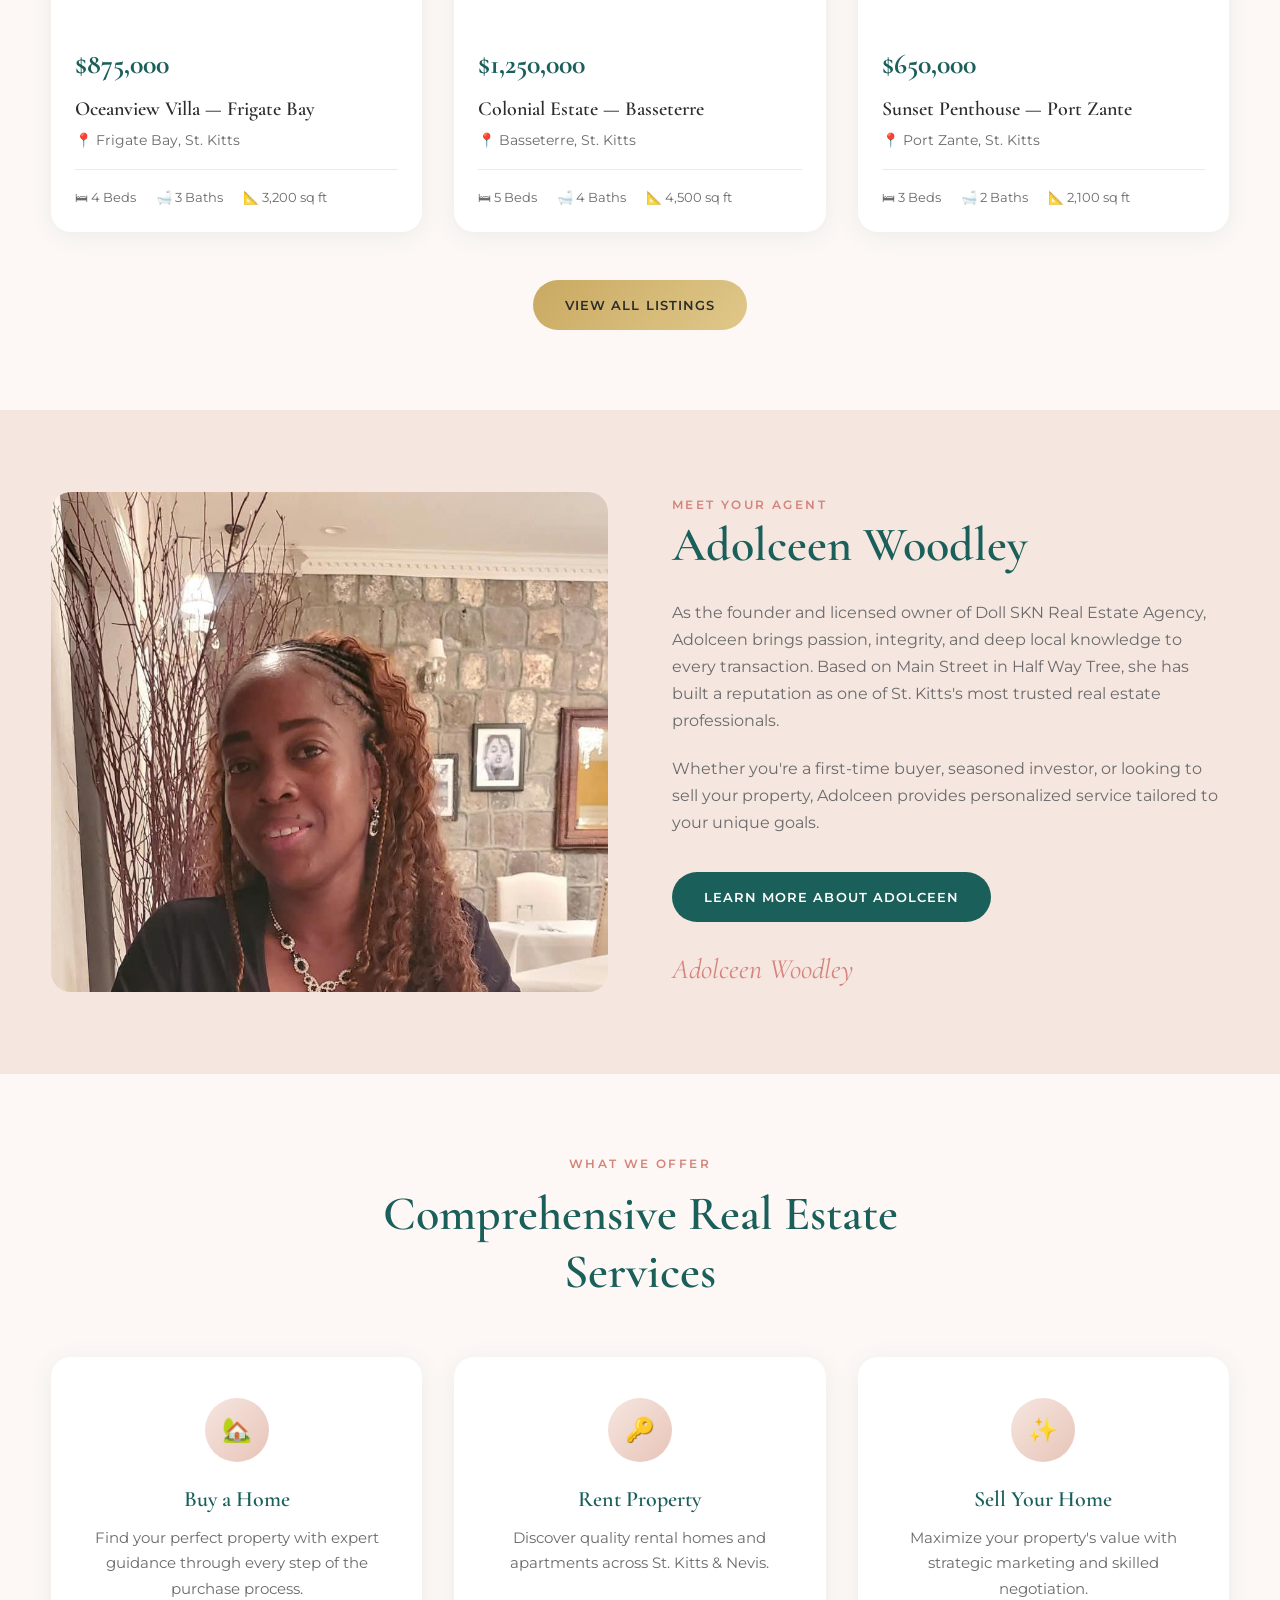
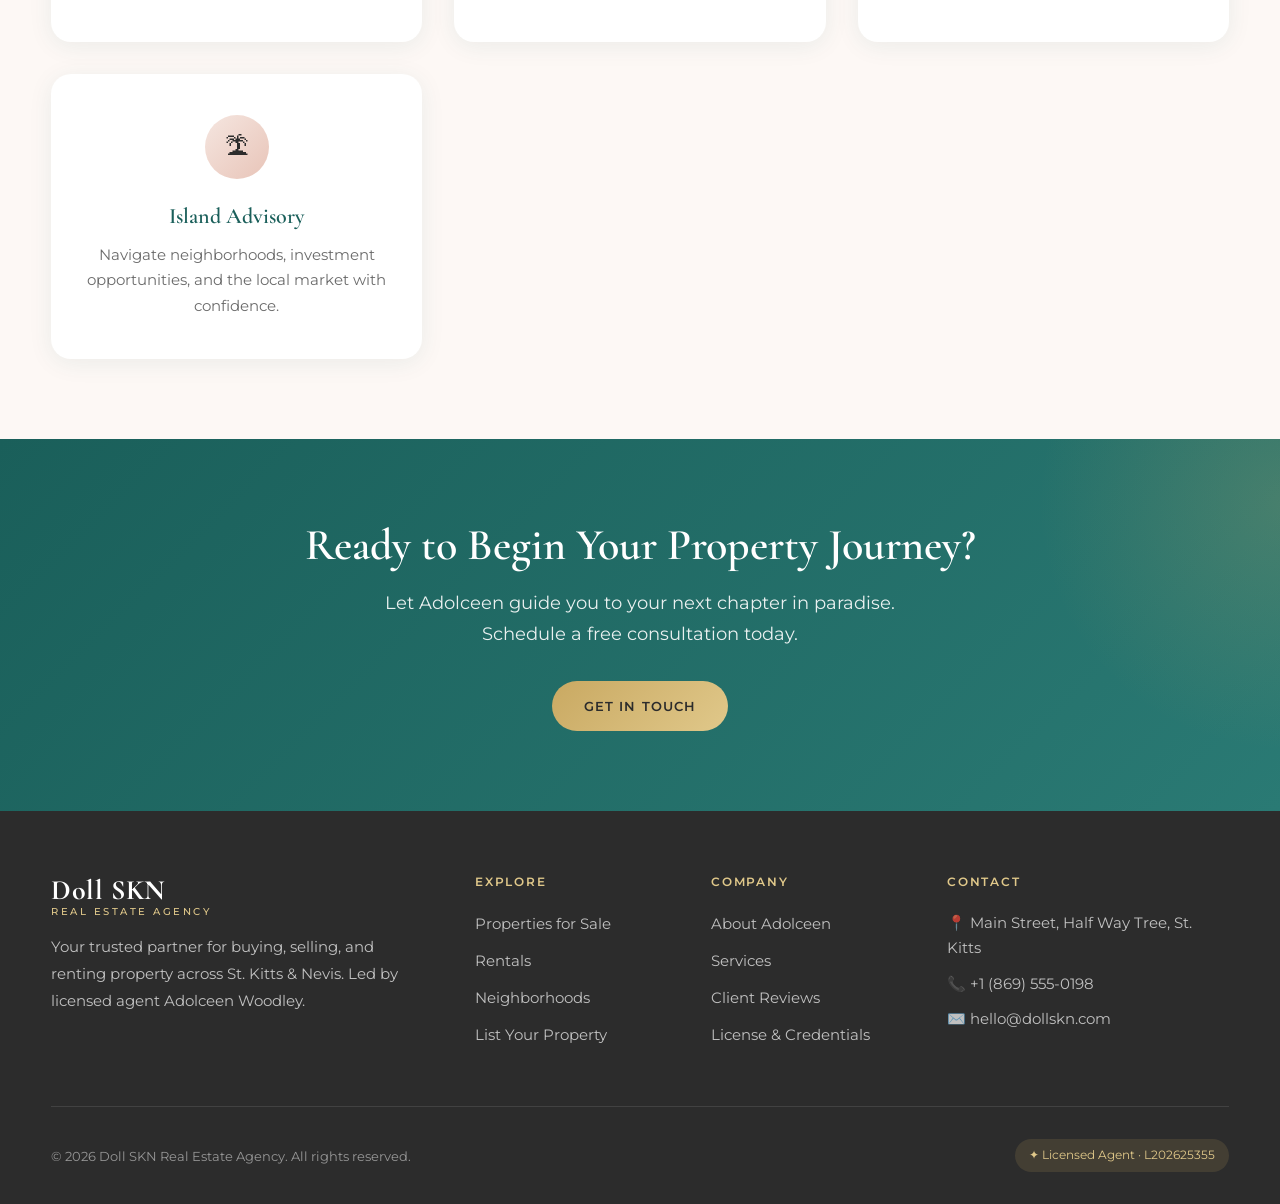
==== commit 5ee4a8cd: "Add logo image to hero section Added logo image to the hero section of the homepage." ====
--- a/index.html
+++ b/index.html
@@ -13,6 +13,7 @@
   <main>
     <section class="hero">
       <div class="hero-content">
+        <img src="images/doll_skn_purple_logo.png" alt="Doll SKN Real Estate Logo" class="hero-logo" style="max-height: 80px; margin-bottom: 1.5rem;">
         <div class="hero-badge">Licensed Real Estate Agent · St. Kitts</div>
         <h1>Find Your <em>Island</em> Dream Home</h1>
         <p class="lead">Discover exceptional properties across St. Kitts & Nevis with Doll SKN Real Estate — where Caribbean elegance meets expert guidance.</p>
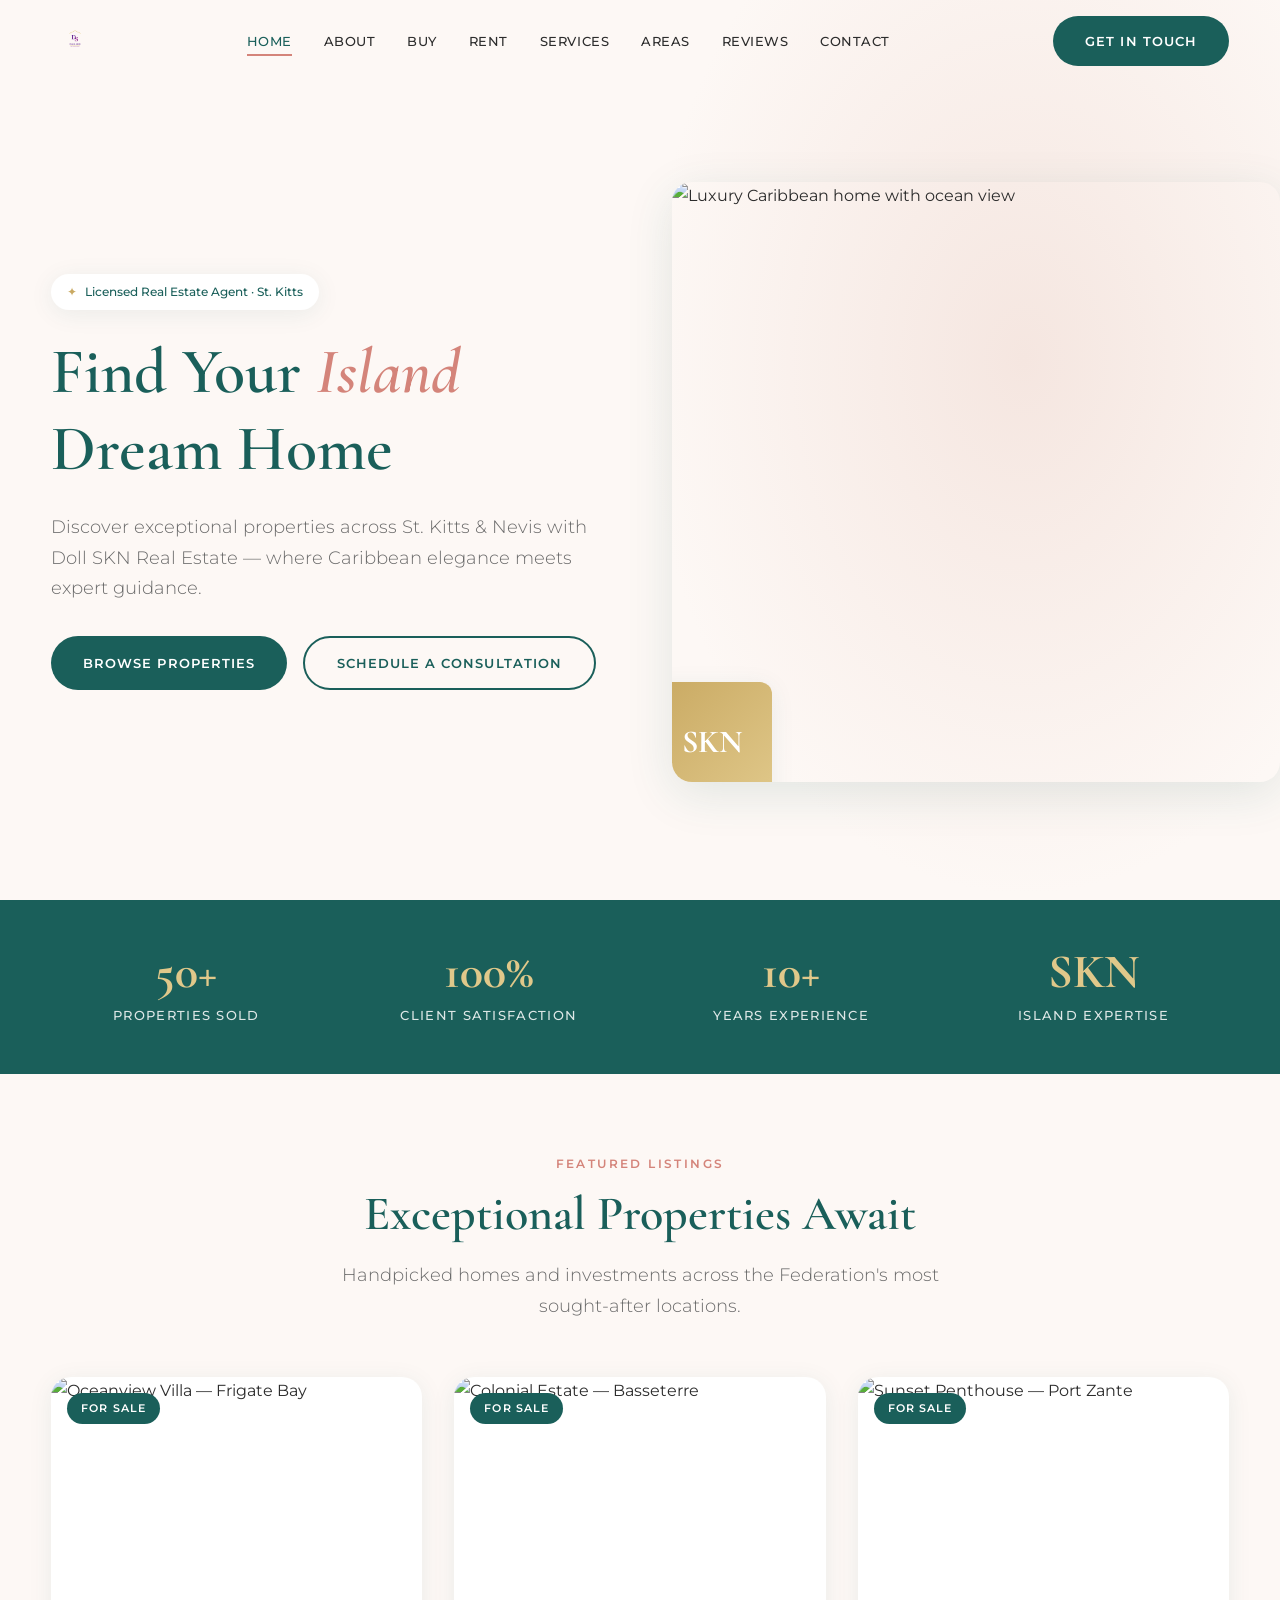
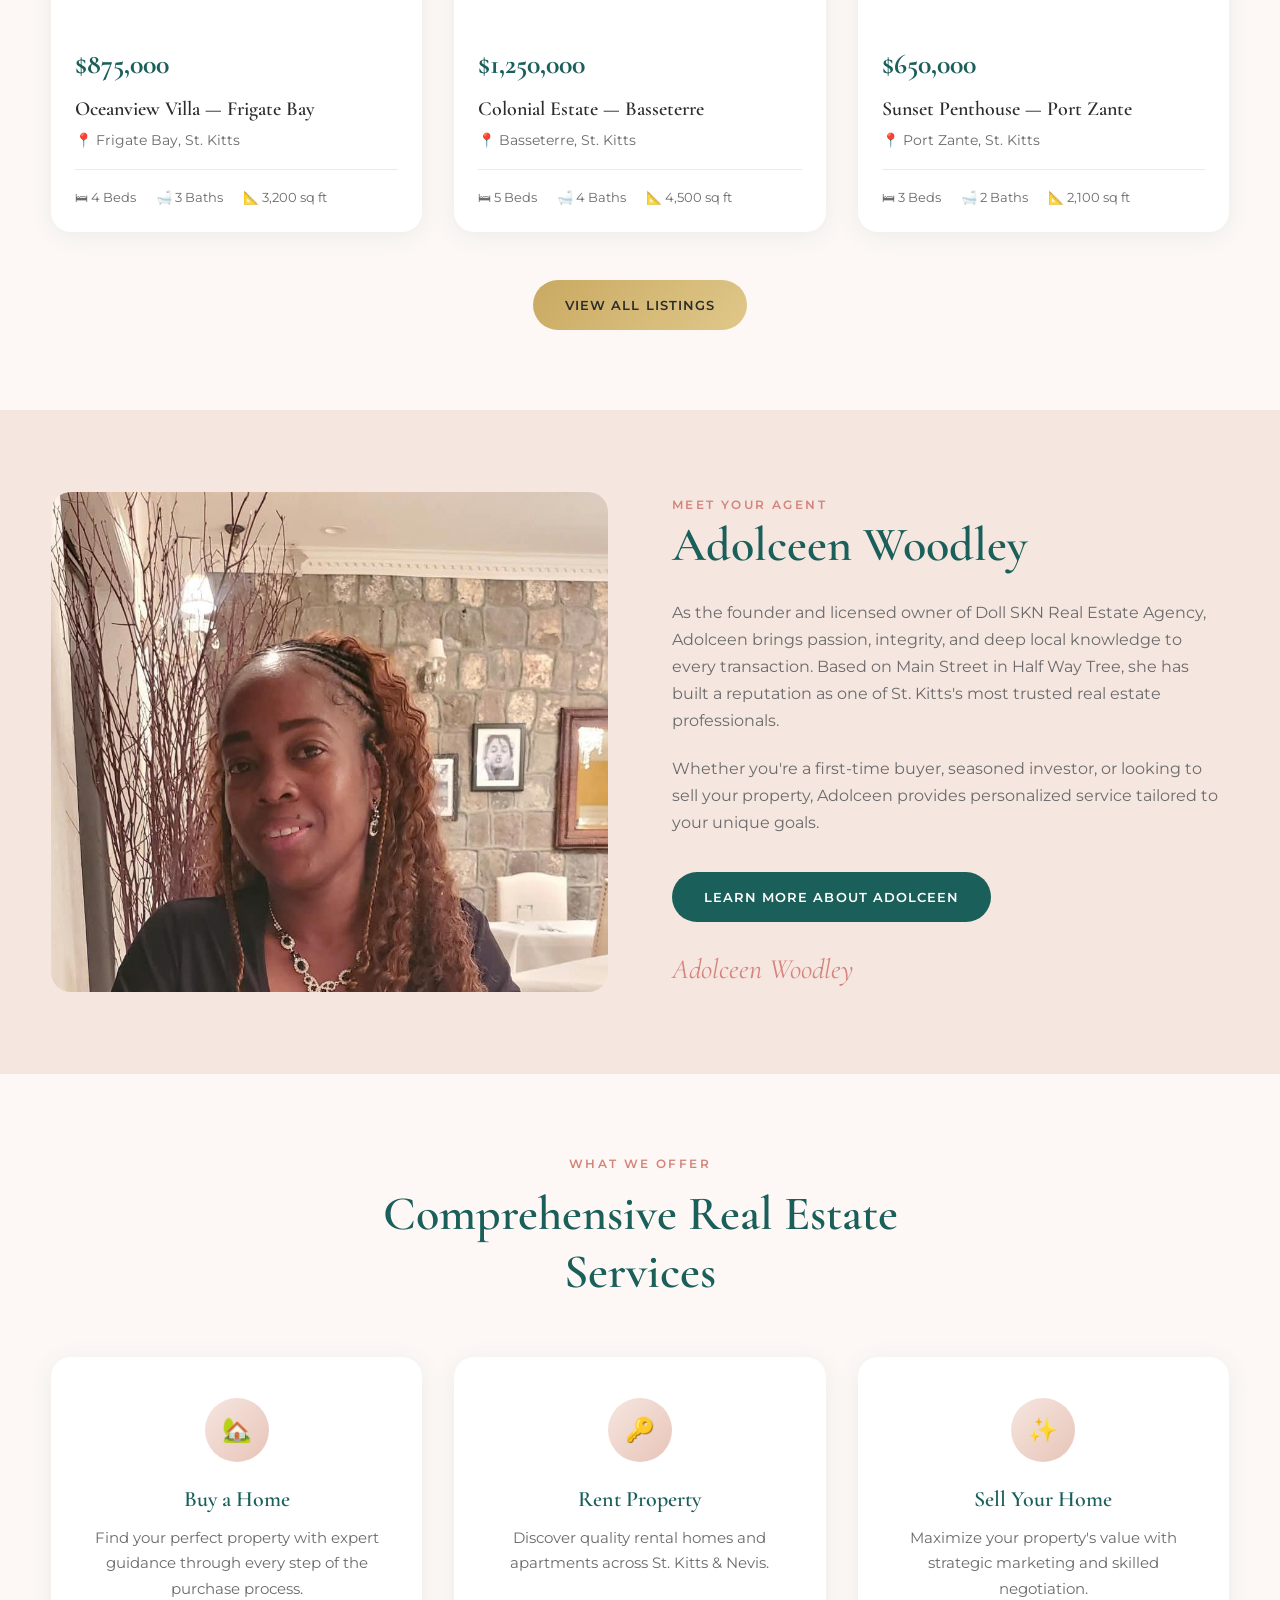
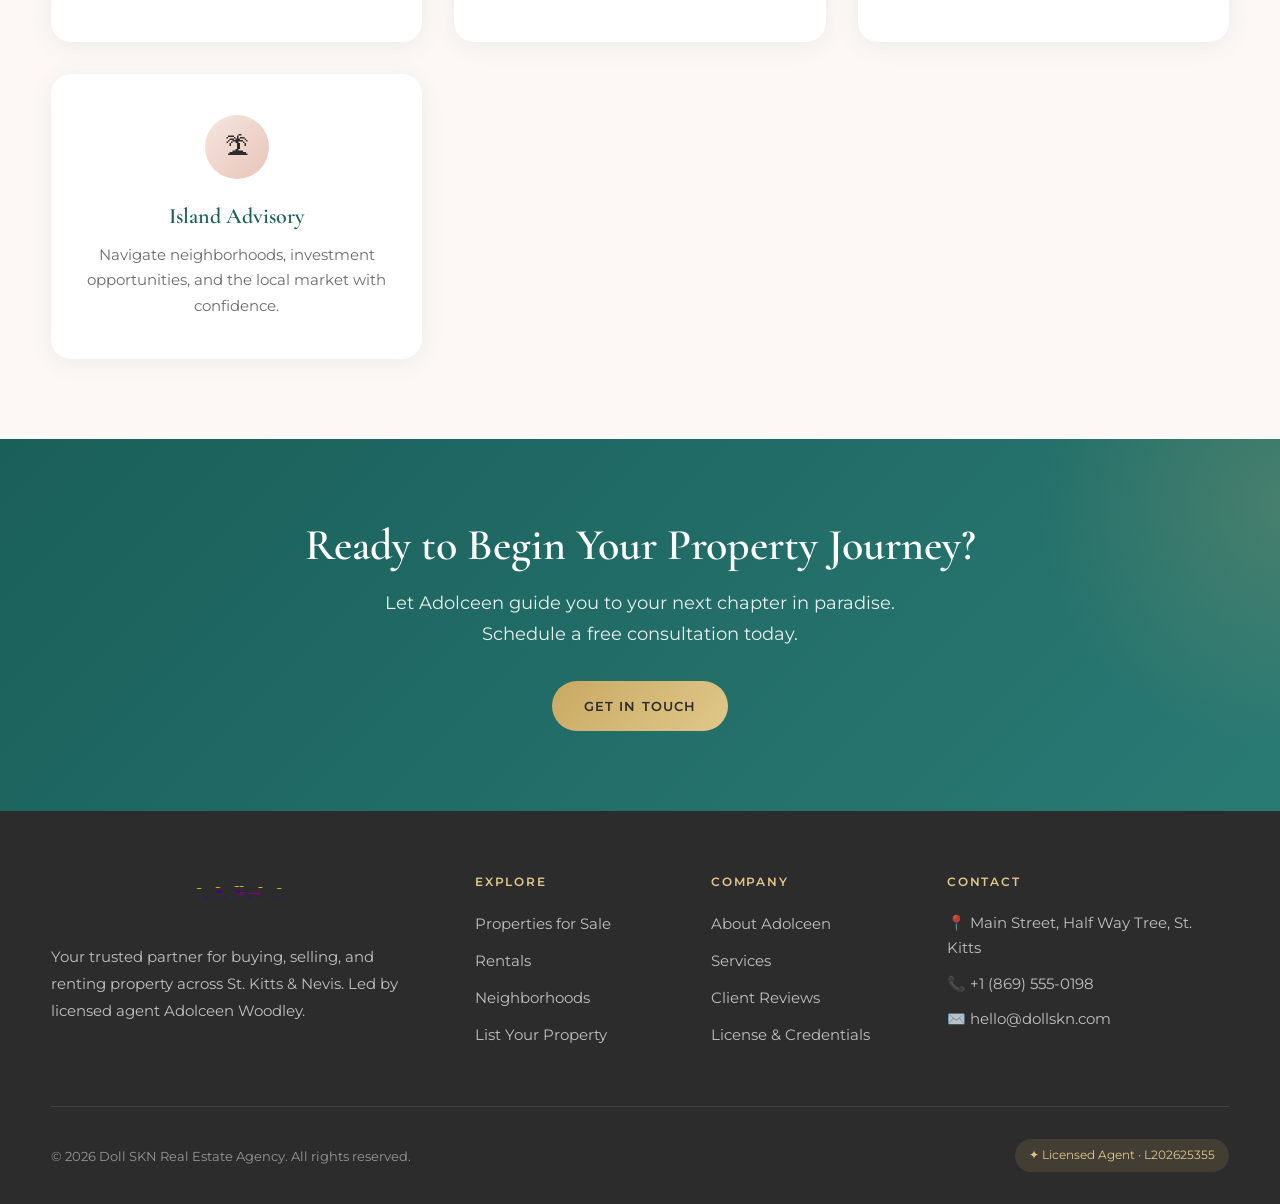
==== commit fee7a45b: "Remove logo image from hero section Removed logo image from the hero section." ====
--- a/index.html
+++ b/index.html
@@ -13,7 +13,6 @@
   <main>
     <section class="hero">
       <div class="hero-content">
-        <img src="images/doll_skn_purple_logo.png" alt="Doll SKN Real Estate Logo" class="hero-logo" style="max-height: 80px; margin-bottom: 1.5rem;">
         <div class="hero-badge">Licensed Real Estate Agent · St. Kitts</div>
         <h1>Find Your <em>Island</em> Dream Home</h1>
         <p class="lead">Discover exceptional properties across St. Kitts & Nevis with Doll SKN Real Estate — where Caribbean elegance meets expert guidance.</p>
